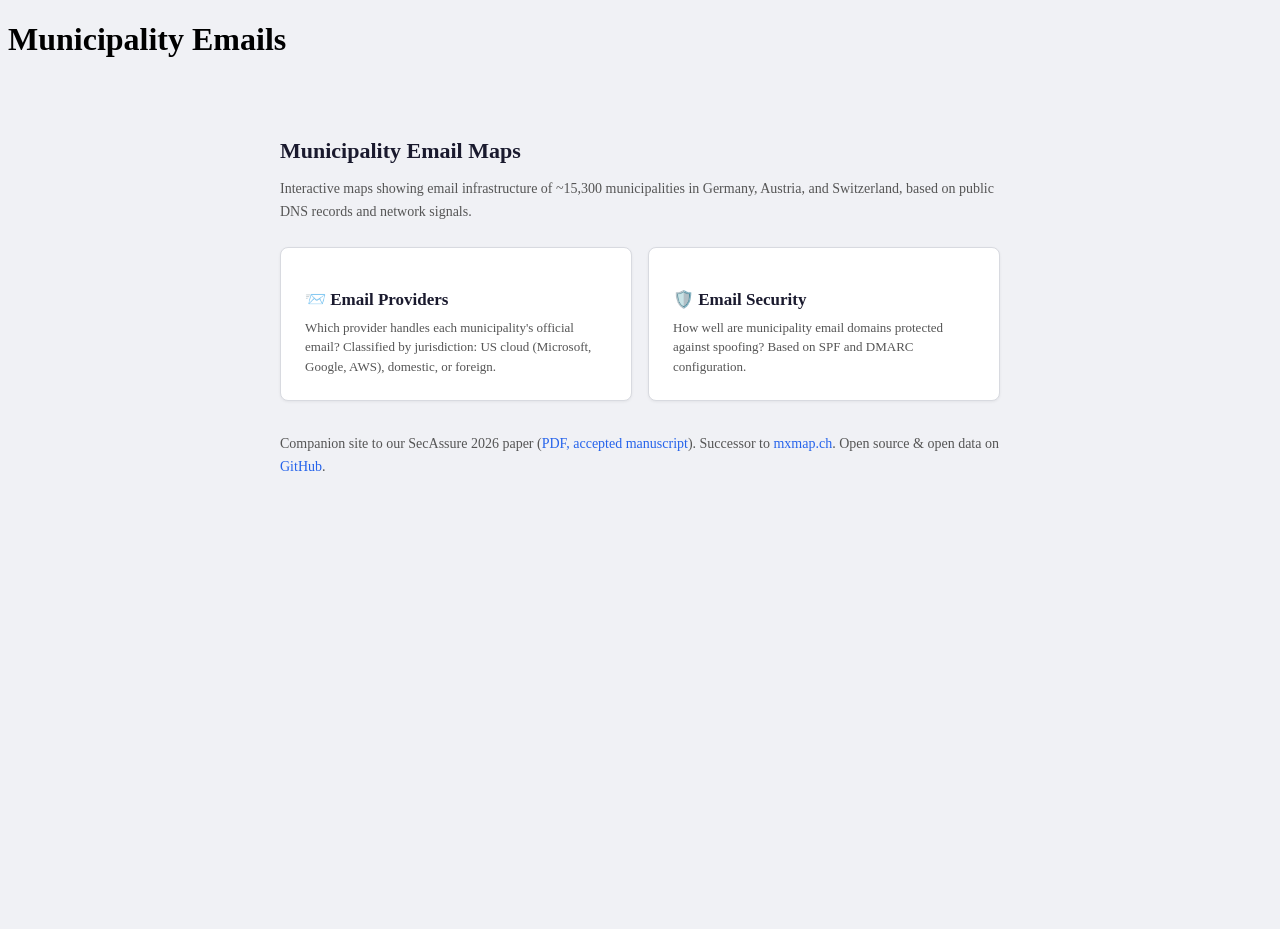
==== index.html @ 078c9236 "Link accepted manuscript of the SecAssure 2026 paper Co-Authored-By: Claude Fable 5.1 <noreply@anthr" ====
<!DOCTYPE html>
<html lang="en">
<head>
<meta charset="utf-8">
<meta name="viewport" content="width=device-width, initial-scale=1, viewport-fit=cover">
<title>Municipality Email Maps</title>
<link rel="apple-touch-icon" sizes="180x180" href="favicon/apple-touch-icon.png">
<link rel="icon" type="image/png" sizes="32x32" href="favicon/favicon-32x32.png">
<link rel="icon" type="image/png" sizes="16x16" href="favicon/favicon-16x16.png">
<link rel="manifest" href="favicon/site.webmanifest">
<link rel="stylesheet" href="css/shared.css">
<style>
body { background: #f0f1f5; min-height: 100vh; }
.landing { max-width: 720px; margin: 0 auto; padding: 40px 20px; }
.landing h2 { font-size: 22px; font-weight: 700; color: #1a1a2e; margin-bottom: 8px; }
.landing p { font-size: 14px; color: #555; line-height: 1.6; margin-bottom: 24px; }
.map-list { display: grid; grid-template-columns: repeat(auto-fit, minmax(280px, 1fr)); gap: 16px; }
.map-card {
  display: block; background: #fff; border-radius: 8px; padding: 24px;
  text-decoration: none; color: #1a1a2e; border: 1px solid #d8dae0;
  box-shadow: 0 1px 3px rgba(0,0,0,0.06); transition: box-shadow 0.15s;
}
.map-card:hover { box-shadow: 0 4px 12px rgba(0,0,0,0.12); }
.map-card h3 { font-size: 17px; font-weight: 600; margin-bottom: 8px; }
.map-card p { font-size: 13px; color: #555; line-height: 1.5; margin: 0; }
.landing-footer { margin-top: 32px; font-size: 12px; color: #999; }
.landing-footer a { color: #2563eb; text-decoration: none; }
.landing-footer a:hover { text-decoration: underline; }
</style>
</head>
<body>
<header id="header">
  <div class="header-left">
    <h1 class="brand">Municipality Emails</h1>
  </div>
</header>
<div class="landing">
  <h2>Municipality Email Maps</h2>
  <p>Interactive maps showing email infrastructure of ~15,300 municipalities in Germany, Austria, and Switzerland, based on public DNS records and network signals.</p>
  <div class="map-list">
    <a href="providers.html" class="map-card">
      <h3>📨 Email Providers</h3>
      <p>Which provider handles each municipality's official email? Classified by jurisdiction: US cloud (Microsoft, Google, AWS), domestic, or foreign.</p>
    </a>
    <a href="security.html" class="map-card">
      <h3>🛡️ Email Security</h3>
      <p>How well are municipality email domains protected against spoofing? Based on SPF and DMARC configuration.</p>
    </a>
  </div>
  <div class="landing-footer">
    <p>Companion site to our SecAssure 2026 paper (<a href="https://papers.mxmap-project.org/secassure2026.pdf" target="_blank">PDF, accepted manuscript</a>). Successor to <a href="https://mxmap.ch" target="_blank">mxmap.ch</a>. Open source &amp; open data on <a href="https://github.com/mxmap/secassure2026" target="_blank">GitHub</a>.</p>
  </div>
</div>
</body>
</html>
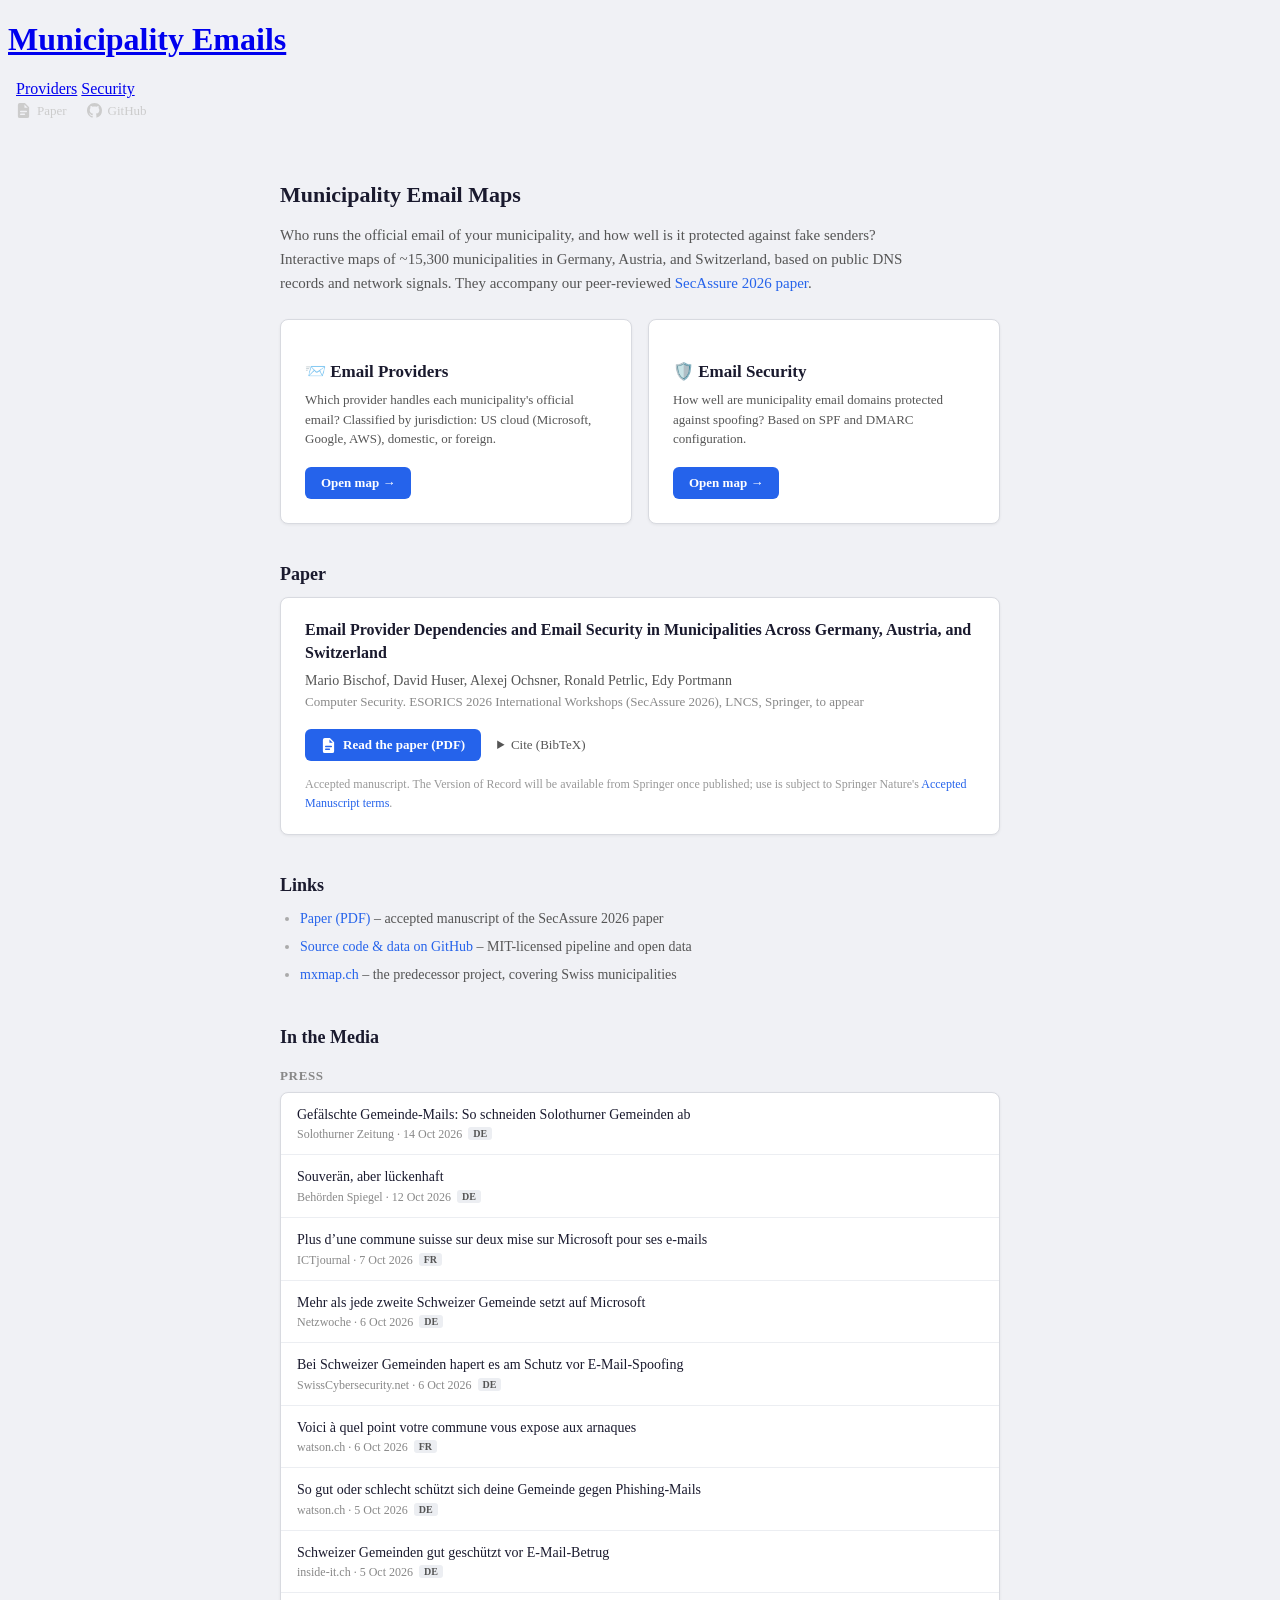
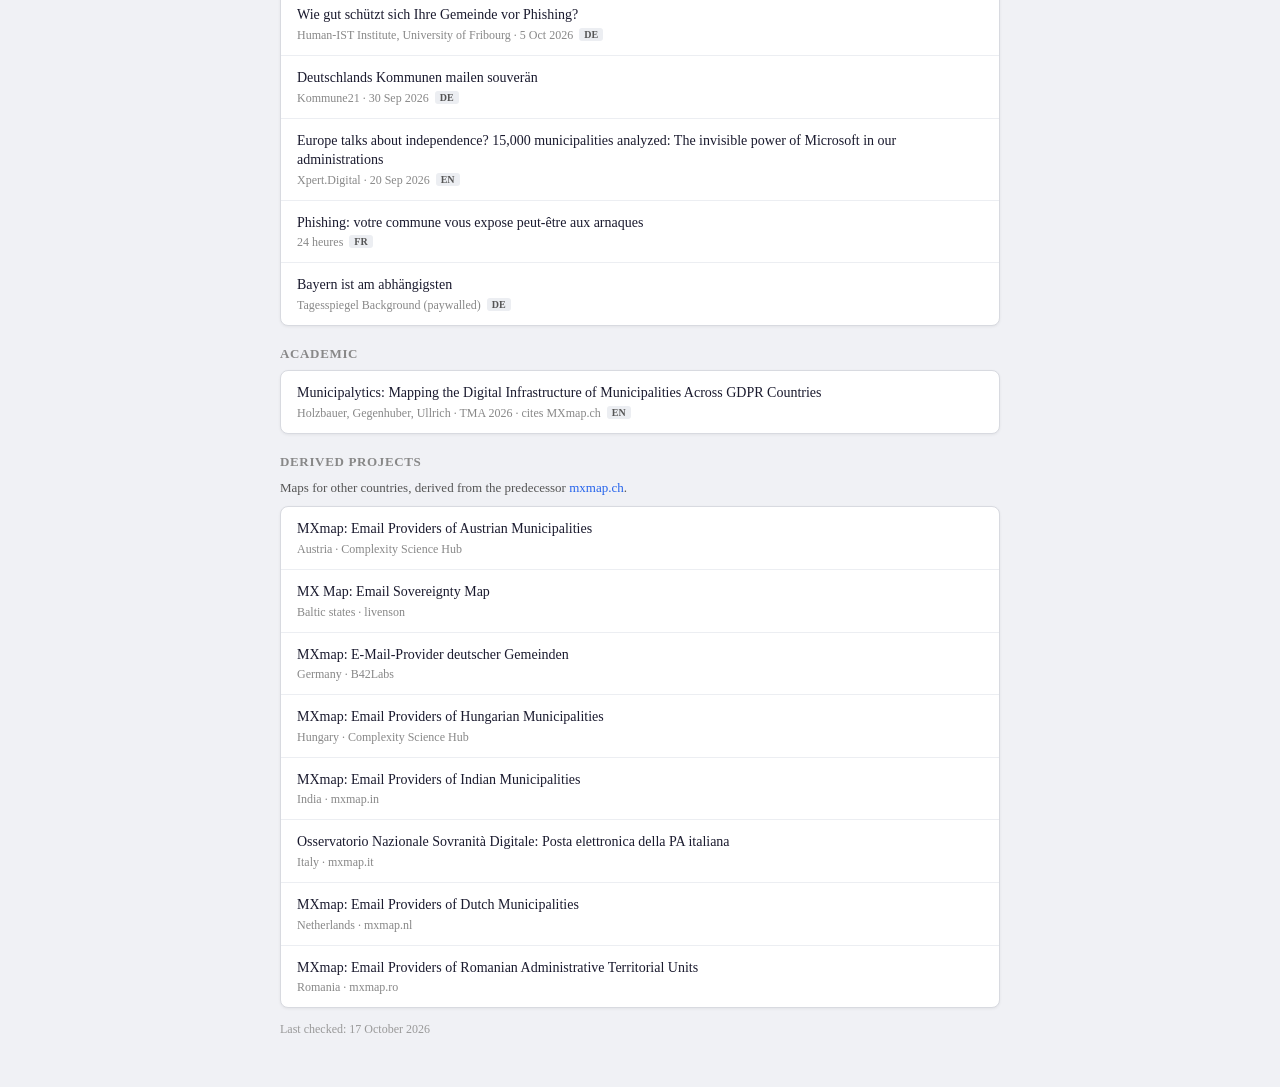
==== commit 1c4beebb: "update index.html" ====
--- a/index.html
+++ b/index.html
@@ -14,42 +14,241 @@
 .landing { max-width: 720px; margin: 0 auto; padding: 40px 20px; }
 .landing h2 { font-size: 22px; font-weight: 700; color: #1a1a2e; margin-bottom: 8px; }
 .landing p { font-size: 14px; color: #555; line-height: 1.6; margin-bottom: 24px; }
+.landing p a, .link-list a { color: #2563eb; text-decoration: none; }
+.landing p a:hover, .link-list a:hover { text-decoration: underline; }
+.landing .intro { font-size: 15px; max-width: 640px; }
+#header .header-icon-link {
+  display: inline-flex; align-items: center; gap: 6px; font-size: 13px; font-weight: 500;
+  color: #ccc; text-decoration: none; padding: 5px 8px; border-radius: 4px;
+}
+#header .header-icon-link:hover { color: #fff; background: rgba(255,255,255,0.12); }
+#header .nav-primary { margin-left: 8px; }
+@media (max-width: 600px) {
+  #header .header-icon-link .label { display: none; }
+}
+.landing section { margin-top: 40px; }
+.landing section h2 { font-size: 18px; margin-bottom: 12px; }
+.card {
+  background: #fff; border-radius: 8px; border: 1px solid #d8dae0;
+  box-shadow: 0 1px 3px rgba(0,0,0,0.06);
+}
 .map-list { display: grid; grid-template-columns: repeat(auto-fit, minmax(280px, 1fr)); gap: 16px; }
-.map-card {
-  display: block; background: #fff; border-radius: 8px; padding: 24px;
-  text-decoration: none; color: #1a1a2e; border: 1px solid #d8dae0;
-  box-shadow: 0 1px 3px rgba(0,0,0,0.06); transition: box-shadow 0.15s;
-}
-.map-card:hover { box-shadow: 0 4px 12px rgba(0,0,0,0.12); }
+.map-card { display: flex; flex-direction: column; padding: 24px; color: #1a1a2e; }
 .map-card h3 { font-size: 17px; font-weight: 600; margin-bottom: 8px; }
-.map-card p { font-size: 13px; color: #555; line-height: 1.5; margin: 0; }
-.landing-footer { margin-top: 32px; font-size: 12px; color: #999; }
-.landing-footer a { color: #2563eb; text-decoration: none; }
-.landing-footer a:hover { text-decoration: underline; }
+.map-card p { font-size: 13px; color: #555; line-height: 1.5; margin: 0 0 18px; flex: 1; }
+.map-card .btn { align-self: flex-start; }
+
+.btn {
+  display: inline-flex; align-items: center; gap: 7px; background: #2563eb; color: #fff;
+  font-size: 13px; font-weight: 600; padding: 8px 16px; border-radius: 6px; text-decoration: none;
+  transition: background 0.15s;
+}
+.btn:hover { background: #1d4ed8; }
+.icon { width: 15px; height: 15px; flex-shrink: 0; fill: currentColor; }
+
+.paper { padding: 20px 24px; }
+.paper-title { font-size: 16px; font-weight: 600; color: #1a1a2e; line-height: 1.45; margin-bottom: 6px; }
+.landing .paper p { margin: 0; }
+.landing .paper .paper-venue { font-size: 13px; color: #888; }
+.paper-actions { display: flex; flex-wrap: wrap; align-items: center; gap: 8px 16px; margin-top: 16px; }
+.paper summary { font-size: 13px; color: #555; cursor: pointer; }
+.paper details[open] { flex-basis: 100%; }
+.paper pre {
+  margin-top: 10px; padding: 12px; background: #f5f6f9; border: 1px solid #e3e5ea; border-radius: 6px;
+  font-size: 12px; line-height: 1.5; overflow-x: auto; color: #333;
+}
+.landing .paper .paper-note { font-size: 12px; color: #999; margin-top: 14px; }
+
+.link-list { margin: 0; padding-left: 20px; font-size: 14px; color: #555; line-height: 1.6; }
+.link-list li { margin-bottom: 6px; }
+.link-list li::marker { color: #aaa; }
+
+.coverage h3 { font-size: 13px; font-weight: 600; color: #888; text-transform: uppercase; letter-spacing: 0.05em; margin: 20px 0 8px; }
+.coverage-list { list-style: none; margin: 0; padding: 0; }
+.coverage-list li { border-top: 1px solid #eceef2; }
+.coverage-list li:first-child { border-top: none; }
+.coverage-list a { display: block; padding: 12px 16px; text-decoration: none; color: #1a1a2e; }
+.coverage-list a:hover { background: #f7f8fb; }
+.coverage-list li:first-child a { border-radius: 8px 8px 0 0; }
+.coverage-list li:last-child a { border-radius: 0 0 8px 8px; }
+.coverage-title { display: block; font-size: 14px; font-weight: 500; line-height: 1.4; }
+.coverage-list a:hover .coverage-title { color: #2563eb; }
+.coverage-meta { display: block; font-size: 12px; color: #888; margin-top: 3px; }
+.coverage-lang {
+  display: inline-block; font-size: 10px; font-weight: 600; color: #555; background: #eceef2;
+  border-radius: 3px; padding: 1px 5px; margin-left: 6px; vertical-align: 1px;
+}
+.landing .coverage-note { font-size: 13px; margin: 0 0 8px; }
+.landing .coverage-checked { font-size: 12px; color: #999; margin: 12px 0 0; }
 </style>
 </head>
 <body>
+<svg width="0" height="0" style="position:absolute" aria-hidden="true">
+  <symbol id="i-github" viewBox="0 0 16 16"><path d="M8 0C3.58 0 0 3.58 0 8c0 3.54 2.29 6.53 5.47 7.59.4.07.55-.17.55-.38 0-.19-.01-.82-.01-1.49-2.01.37-2.53-.49-2.69-.94-.09-.23-.48-.94-.82-1.13-.28-.15-.68-.52-.01-.53.63-.01 1.08.58 1.23.82.72 1.21 1.87.87 2.33.66.07-.52.28-.87.51-1.07-1.78-.2-3.64-.89-3.64-3.95 0-.87.31-1.59.82-2.15-.08-.2-.36-1.02.08-2.12 0 0 .67-.21 2.2.82.64-.18 1.32-.27 2-.27.68 0 1.36.09 2 .27 1.53-1.04 2.2-.82 2.2-.82.44 1.1.16 1.92.08 2.12.51.56.82 1.27.82 2.15 0 3.07-1.87 3.75-3.65 3.95.29.25.54.73.54 1.48 0 1.07-.01 1.93-.01 2.2 0 .21.15.46.55.38A8.013 8.013 0 0016 8c0-4.42-3.58-8-8-8z"/></symbol>
+  <symbol id="i-paper" viewBox="0 0 16 16"><path d="M4 0h5.5L14 4.5V14a2 2 0 01-2 2H4a2 2 0 01-2-2V2a2 2 0 012-2zm5 1.5V5h3.5L9 1.5zM5 8.25a.75.75 0 000 1.5h6a.75.75 0 000-1.5H5zm0 3a.75.75 0 000 1.5h4a.75.75 0 000-1.5H5z"/></symbol>
+</svg>
 <header id="header">
   <div class="header-left">
-    <h1 class="brand">Municipality Emails</h1>
+    <h1 class="brand"><a href="index.html">Municipality Emails</a></h1>
+    <nav class="nav-primary" aria-label="Maps">
+      <a class="header-link" href="providers.html">Providers</a>
+      <a class="header-link" href="security.html">Security</a>
+    </nav>
+  </div>
+  <div class="header-right">
+    <a class="header-icon-link" href="https://papers.mxmap-project.org/secassure2026.pdf" target="_blank" rel="noopener" title="Paper (PDF)"><svg class="icon"><use href="#i-paper"/></svg><span class="label">Paper</span></a>
+    <a class="header-icon-link" href="https://github.com/mxmap/secassure2026" target="_blank" rel="noopener" title="Source code and data on GitHub"><svg class="icon"><use href="#i-github"/></svg><span class="label">GitHub</span></a>
   </div>
 </header>
 <div class="landing">
   <h2>Municipality Email Maps</h2>
-  <p>Interactive maps showing email infrastructure of ~15,300 municipalities in Germany, Austria, and Switzerland, based on public DNS records and network signals.</p>
+  <p class="intro">Who runs the official email of your municipality, and how well is it protected against fake senders? Interactive maps of ~15,300 municipalities in Germany, Austria, and Switzerland, based on public DNS records and network signals. They accompany our peer-reviewed <a href="https://papers.mxmap-project.org/secassure2026.pdf" target="_blank" rel="noopener">SecAssure 2026 paper</a>.</p>
   <div class="map-list">
-    <a href="providers.html" class="map-card">
+    <div class="card map-card">
       <h3>📨 Email Providers</h3>
       <p>Which provider handles each municipality's official email? Classified by jurisdiction: US cloud (Microsoft, Google, AWS), domestic, or foreign.</p>
-    </a>
-    <a href="security.html" class="map-card">
+      <a class="btn" href="providers.html">Open map →</a>
+    </div>
+    <div class="card map-card">
       <h3>🛡️ Email Security</h3>
       <p>How well are municipality email domains protected against spoofing? Based on SPF and DMARC configuration.</p>
-    </a>
+      <a class="btn" href="security.html">Open map →</a>
+    </div>
   </div>
-  <div class="landing-footer">
-    <p>Companion site to our SecAssure 2026 paper (<a href="https://papers.mxmap-project.org/secassure2026.pdf" target="_blank">PDF, accepted manuscript</a>). Successor to <a href="https://mxmap.ch" target="_blank">mxmap.ch</a>. Open source &amp; open data on <a href="https://github.com/mxmap/secassure2026" target="_blank">GitHub</a>.</p>
-  </div>
+  <section>
+    <h2>Paper</h2>
+    <div class="card paper">
+      <div class="paper-title">Email Provider Dependencies and Email Security in Municipalities Across Germany, Austria, and Switzerland</div>
+      <p>Mario Bischof, David Huser, Alexej Ochsner, Ronald Petrlic, Edy Portmann</p>
+      <p class="paper-venue">Computer Security. ESORICS 2026 International Workshops (SecAssure 2026), LNCS, Springer, to appear</p>
+      <div class="paper-actions">
+        <a class="btn" href="https://papers.mxmap-project.org/secassure2026.pdf" target="_blank" rel="noopener"><svg class="icon"><use href="#i-paper"/></svg>Read the paper (PDF)</a>
+        <details>
+          <summary>Cite (BibTeX)</summary>
+<pre>@inproceedings{bischof2026email,
+  author    = {Bischof, Mario and Huser, David and Ochsner, Alexej and Petrlic, Ronald and Portmann, Edy},
+  title     = {Email Provider Dependencies and Email Security in Municipalities Across {Germany}, {Austria}, and {Switzerland}},
+  booktitle = {Computer Security. ESORICS 2026 International Workshops (SecAssure 2026)},
+  series    = {Lecture Notes in Computer Science},
+  publisher = {Springer Nature Switzerland},
+  year      = {2026},
+  note      = {to appear}
+}</pre>
+        </details>
+      </div>
+      <p class="paper-note">Accepted manuscript. The Version of Record will be available from Springer once published; use is subject to Springer Nature's <a href="https://www.springernature.com/gp/open-research/policies/accepted-manuscript-terms" target="_blank" rel="noopener">Accepted Manuscript terms</a>.</p>
+    </div>
+  </section>
+  <section>
+    <h2>Links</h2>
+    <ul class="link-list">
+      <li><a href="https://papers.mxmap-project.org/secassure2026.pdf" target="_blank" rel="noopener">Paper (PDF)</a> – accepted manuscript of the SecAssure 2026 paper</li>
+      <li><a href="https://github.com/mxmap/secassure2026" target="_blank" rel="noopener">Source code &amp; data on GitHub</a> – MIT-licensed pipeline and open data</li>
+      <li><a href="https://mxmap.ch" target="_blank" rel="noopener">mxmap.ch</a> – the predecessor project, covering Swiss municipalities</li>
+    </ul>
+  </section>
+  <section class="coverage">
+    <h2>In the Media</h2>
+    <h3>Press</h3>
+    <ul class="card coverage-list">
+      <li><a href="https://www.solothurnerzeitung.ch/solothurn/kanton-solothurn/gefaelschte-gemeinde-mails-so-schneiden-solothurner-gemeinden-ab-ld.4246863" target="_blank" rel="noopener">
+        <span class="coverage-title">Gefälschte Gemeinde-Mails: So schneiden Solothurner Gemeinden ab</span>
+        <span class="coverage-meta">Solothurner Zeitung · 14 Oct 2026<span class="coverage-lang">DE</span></span>
+      </a></li>
+      <li><a href="https://www.behoerden-spiegel.de/2026/10/12/souveraen-aber-lueckenhaft/" target="_blank" rel="noopener">
+        <span class="coverage-title">Souverän, aber lückenhaft</span>
+        <span class="coverage-meta">Behörden Spiegel · 12 Oct 2026<span class="coverage-lang">DE</span></span>
+      </a></li>
+      <li><a href="https://www.ictjournal.ch/etudes/2026-10-07/plus-dune-commune-suisse-sur-deux-mise-sur-microsoft-pour-ses-e-mails" target="_blank" rel="noopener">
+        <span class="coverage-title">Plus d’une commune suisse sur deux mise sur Microsoft pour ses e-mails</span>
+        <span class="coverage-meta">ICTjournal · 7 Oct 2026<span class="coverage-lang">FR</span></span>
+      </a></li>
+      <li><a href="https://www.netzwoche.ch/news/2026-10-06/mehr-als-jede-zweite-schweizer-gemeinde-setzt-auf-microsoft" target="_blank" rel="noopener">
+        <span class="coverage-title">Mehr als jede zweite Schweizer Gemeinde setzt auf Microsoft</span>
+        <span class="coverage-meta">Netzwoche · 6 Oct 2026<span class="coverage-lang">DE</span></span>
+      </a></li>
+      <li><a href="https://www.swisscybersecurity.net/news/2026-10-06/bei-schweizer-gemeinden-hapert-es-am-schutz-vor-e-mail-spoofing" target="_blank" rel="noopener">
+        <span class="coverage-title">Bei Schweizer Gemeinden hapert es am Schutz vor E-Mail-Spoofing</span>
+        <span class="coverage-meta">SwissCybersecurity.net · 6 Oct 2026<span class="coverage-lang">DE</span></span>
+      </a></li>
+      <li><a href="https://www.watson.ch/fr/suisse/informatique/421994466-voici-a-quel-point-votre-commune-vous-expose-aux-arnaques" target="_blank" rel="noopener">
+        <span class="coverage-title">Voici à quel point votre commune vous expose aux arnaques</span>
+        <span class="coverage-meta">watson.ch · 6 Oct 2026<span class="coverage-lang">FR</span></span>
+      </a></li>
+      <li><a href="https://www.watson.ch/wissen/schweiz/555771480-so-gut-oder-schlecht-schuetzt-sich-deine-gemeinde-gegen-phishing-mails" target="_blank" rel="noopener">
+        <span class="coverage-title">So gut oder schlecht schützt sich deine Gemeinde gegen Phishing-Mails</span>
+        <span class="coverage-meta">watson.ch · 5 Oct 2026<span class="coverage-lang">DE</span></span>
+      </a></li>
+      <li><a href="https://www.inside-it.ch/schweizer-gemeinden-gut-geschuetzt-vor-e-mail-betrug-20261005" target="_blank" rel="noopener">
+        <span class="coverage-title">Schweizer Gemeinden gut geschützt vor E-Mail-Betrug</span>
+        <span class="coverage-meta">inside-it.ch · 5 Oct 2026<span class="coverage-lang">DE</span></span>
+      </a></li>
+      <li><a href="https://human-ist.unifr.ch/en/news/news/35305/wie-gut-schutzt-sich-ihre-gemeinde-vor-phishing/" target="_blank" rel="noopener">
+        <span class="coverage-title">Wie gut schützt sich Ihre Gemeinde vor Phishing?</span>
+        <span class="coverage-meta">Human-IST Institute, University of Fribourg · 5 Oct 2026<span class="coverage-lang">DE</span></span>
+      </a></li>
+      <li><a href="https://www.kommune21.de/k21-meldungen/deutschlands-kommunen-mailen-souveraen" target="_blank" rel="noopener">
+        <span class="coverage-title">Deutschlands Kommunen mailen souverän</span>
+        <span class="coverage-meta">Kommune21 · 30 Sep 2026<span class="coverage-lang">DE</span></span>
+      </a></li>
+      <li><a href="https://xpert.digital/en/europe-talks-about-independence/" target="_blank" rel="noopener">
+        <span class="coverage-title">Europe talks about independence? 15,000 municipalities analyzed: The invisible power of Microsoft in our administrations</span>
+        <span class="coverage-meta">Xpert.Digital · 20 Sep 2026<span class="coverage-lang">EN</span></span>
+      </a></li>
+      <li><a href="https://www.24heures.ch/phishing-votre-commune-vous-expose-peut-etre-aux-arnaques-644013064417" target="_blank" rel="noopener">
+        <span class="coverage-title">Phishing: votre commune vous expose peut-être aux arnaques</span>
+        <span class="coverage-meta">24 heures<span class="coverage-lang">FR</span></span>
+      </a></li>
+      <li><a href="https://background.tagesspiegel.de/smart-city-und-stadtentwicklung/briefing/bayern-ist-am-abhaengigsten" target="_blank" rel="noopener">
+        <span class="coverage-title">Bayern ist am abhängigsten</span>
+        <span class="coverage-meta">Tagesspiegel Background (paywalled)<span class="coverage-lang">DE</span></span>
+      </a></li>
+    </ul>
+    <h3>Academic</h3>
+    <ul class="card coverage-list">
+      <li><a href="https://tma.ifip.org/2026/wp-content/uploads/sites/15/2026/06/tma2026-final48.pdf" target="_blank" rel="noopener">
+        <span class="coverage-title">Municipalytics: Mapping the Digital Infrastructure of Municipalities Across GDPR Countries</span>
+        <span class="coverage-meta">Holzbauer, Gegenhuber, Ullrich · TMA 2026 · cites MXmap.ch<span class="coverage-lang">EN</span></span>
+      </a></li>
+    </ul>
+    <h3>Derived projects</h3>
+    <p class="coverage-note">Maps for other countries, derived from the predecessor <a href="https://mxmap.ch" target="_blank" rel="noopener">mxmap.ch</a>.</p>
+    <ul class="card coverage-list">
+      <li><a href="https://sovereignity.csh.ac.at/" target="_blank" rel="noopener">
+        <span class="coverage-title">MXmap: Email Providers of Austrian Municipalities</span>
+        <span class="coverage-meta">Austria · Complexity Science Hub</span>
+      </a></li>
+      <li><a href="https://livenson.github.io/mxmap/" target="_blank" rel="noopener">
+        <span class="coverage-title">MX Map: Email Sovereignty Map</span>
+        <span class="coverage-meta">Baltic states · livenson</span>
+      </a></li>
+      <li><a href="https://b42labs.github.io/mxmap/" target="_blank" rel="noopener">
+        <span class="coverage-title">MXmap: E-Mail-Provider deutscher Gemeinden</span>
+        <span class="coverage-meta">Germany · B42Labs</span>
+      </a></li>
+      <li><a href="https://complexity-science-hub.github.io/mxmap-hu/" target="_blank" rel="noopener">
+        <span class="coverage-title">MXmap: Email Providers of Hungarian Municipalities</span>
+        <span class="coverage-meta">Hungary · Complexity Science Hub</span>
+      </a></li>
+      <li><a href="https://mxmap.in/" target="_blank" rel="noopener">
+        <span class="coverage-title">MXmap: Email Providers of Indian Municipalities</span>
+        <span class="coverage-meta">India · mxmap.in</span>
+      </a></li>
+      <li><a href="https://mxmap.it/" target="_blank" rel="noopener">
+        <span class="coverage-title">Osservatorio Nazionale Sovranità Digitale: Posta elettronica della PA italiana</span>
+        <span class="coverage-meta">Italy · mxmap.it</span>
+      </a></li>
+      <li><a href="https://mxmap.nl/" target="_blank" rel="noopener">
+        <span class="coverage-title">MXmap: Email Providers of Dutch Municipalities</span>
+        <span class="coverage-meta">Netherlands · mxmap.nl</span>
+      </a></li>
+      <li><a href="https://mxmap.ro/" target="_blank" rel="noopener">
+        <span class="coverage-title">MXmap: Email Providers of Romanian Administrative Territorial Units</span>
+        <span class="coverage-meta">Romania · mxmap.ro</span>
+      </a></li>
+    </ul>
+    <p class="coverage-checked">Last checked: <time datetime="2026-10-17">17 October 2026</time></p>
+  </section>
 </div>
 </body>
 </html>
